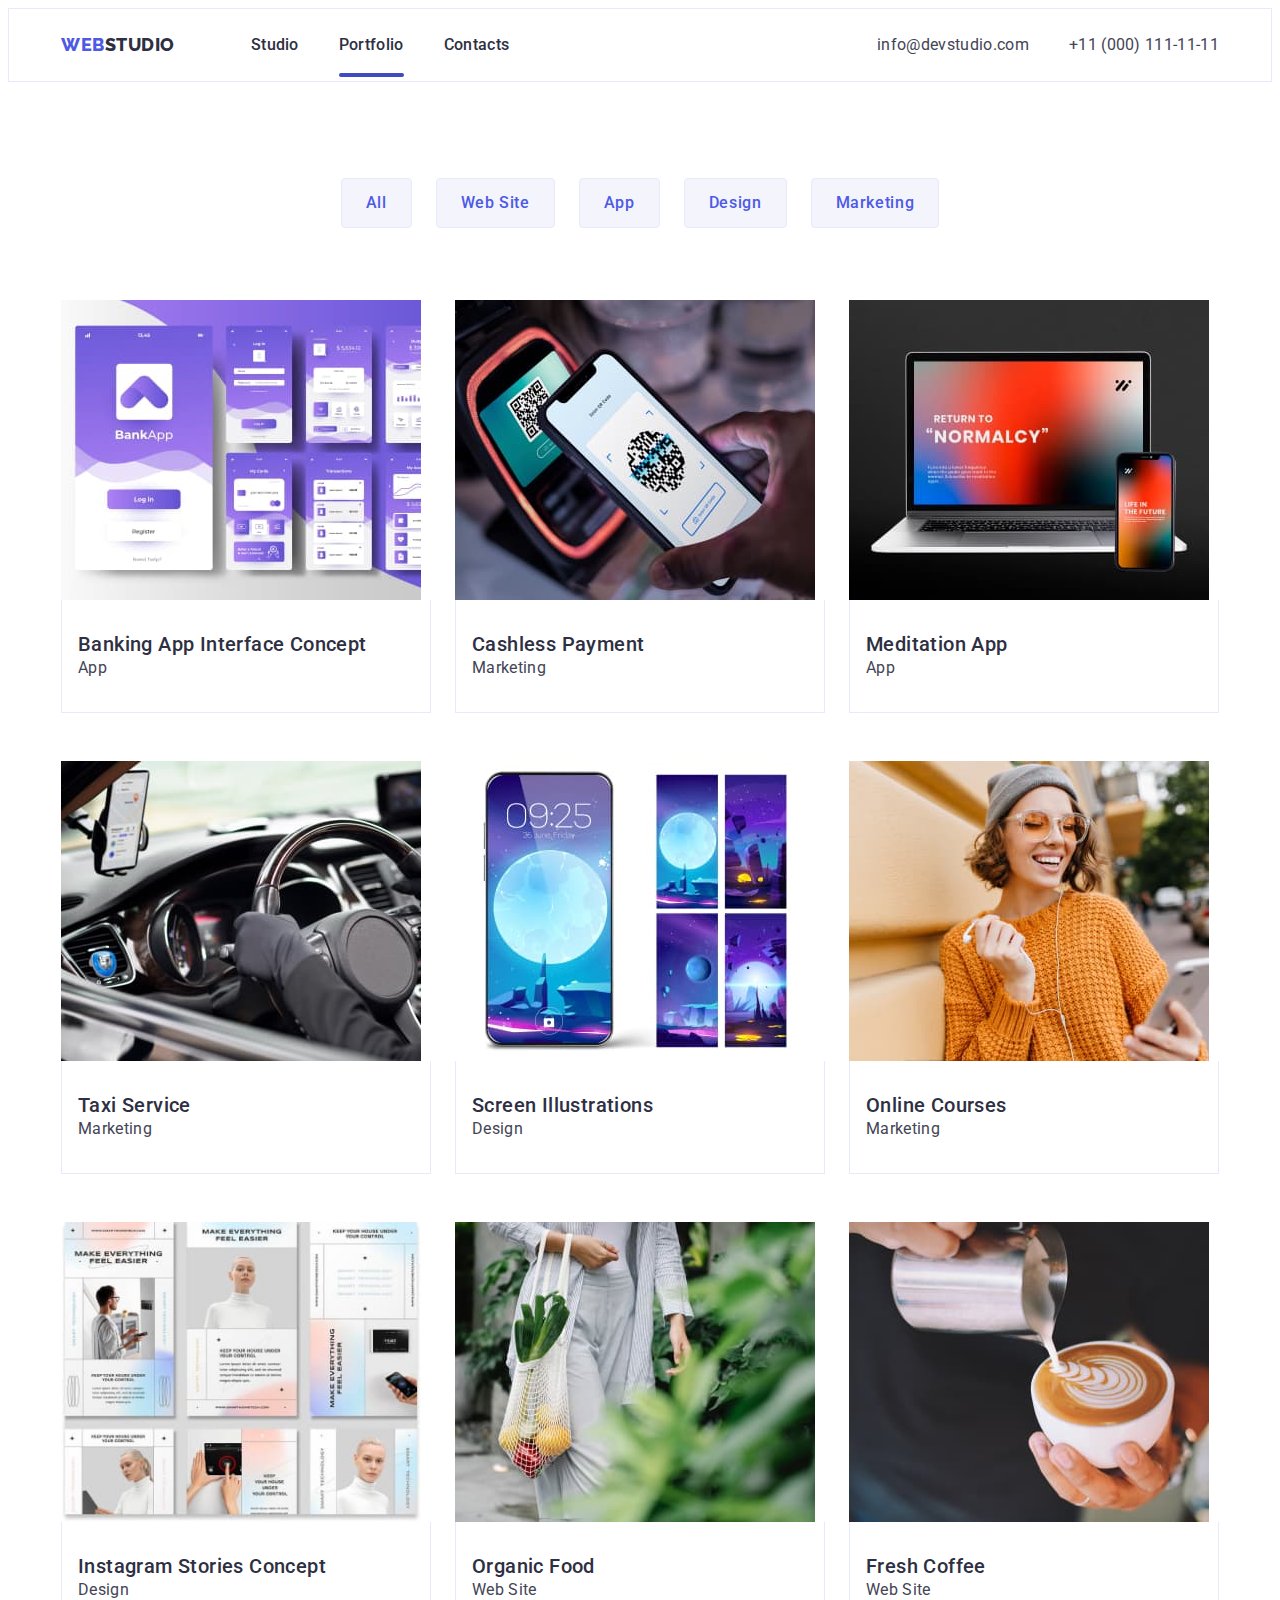
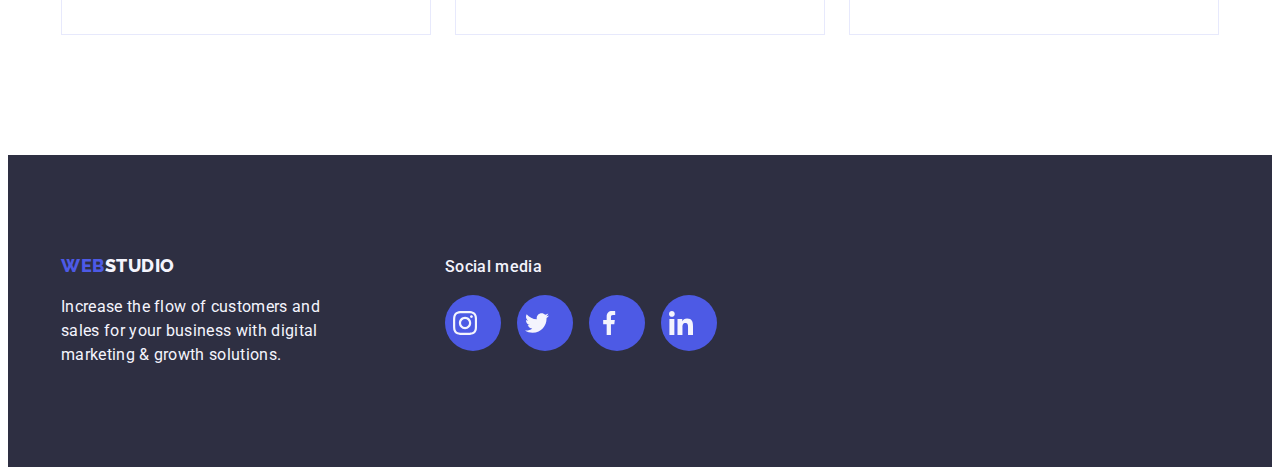
==== portfolio.html @ da8cd061 "Initial commit" ====
<!DOCTYPE html>
<html lang="en">
  <head>
    <meta charset="UTF-8" />
    <meta http-equiv="X-UA-Compatible" content="IE=edge" />
    <meta name="viewport" content="width=device-width, initial-scale=1.0" />
    <title>WebStudio</title>
    <link rel="preconnect" href="https://fonts.googleapis.com" />
    <link rel="preconnect" href="https://fonts.gstatic.com" crossorigin />
    <link
      href="https://fonts.googleapis.com/css2?family=Raleway:wght@800&family=Roboto:wght@400;500;700&display=swap"
      rel="stylesheet"
    />
    <link
      rel="stylesheet"
      href="https://cdnjs.cloudflare.com/ajax/libs/modern-normalize/1.1.0/modern-normalize.min.css"
      integrity="sha512-wpPYUAdjBVSE4KJnH1VR1HeZfpl1ub8YT/NKx4PuQ5NmX2tKuGu6U/JRp5y+Y8XG2tV+wKQpNHVUX03MfMFn9Q=="
      crossorigin="anonymous"
      referrerpolicy="no-referrer"
    />
    <link href="./css/styles.css" rel="stylesheet" />
  </head>
  <body>
    <!-------------------------HEADER------------------------>

    <header class="header">
      <div class="container header-container">
        <nav class="header-navigation">
          <a class="header-logo link full-logotype" href="./index.html"
            >Web<span class="header-different">Studio</span>
          </a>
          <ul class="header-list list">
            <li class="header-item">
              <a class="header-link link click-nav" href="./index.html"
                >Studio</a
              >
            </li>
            <li class="header-item current">
              <a class="header-link link click-nav" href="./portfolio.html"
                >Portfolio</a
              >
            </li>
            <li class="header-item">
              <a class="header-link link click-nav" href="">Contacts</a>
            </li>
          </ul>
        </nav>
        <address class="header-address">
          <ul class="header-address-list list">
            <li class="header-address-item">
              <a
                class="header-address-link link click-nav"
                href="mailto:info@devstudio.com"
                >info@devstudio.com</a
              >
            </li>
            <li class="header-address-item">
              <a
                class="header-address-link link click-nav"
                href="tel:+110001111111"
                >+11 (000) 111-11-11</a
              >
            </li>
          </ul>
        </address>
      </div>
    </header>

    <!----------------------------MENU------------------------------>

    <main>
      <section class="project-sorting-menu">
        <div class="container project-sorting">
          <h1 class="visually-hidden">Portfolio</h1>
          <ul class="project-sorting-list project-sorting-container list">
            <li class="project-sorting-item">
              <button class="project-sorting-btn btn-fam" type="button">
                All
              </button>
            </li>
            <li class="project-sorting-item">
              <button class="project-sorting-btn btn-fam" type="button">
                Web Site
              </button>
            </li>
            <li class="project-sorting-item">
              <button class="project-sorting-btn btn-fam" type="button">
                App
              </button>
            </li>
            <li class="project-sorting-item">
              <button class="project-sorting-btn btn-fam" type="button">
                Design
              </button>
            </li>
            <li class="project-sorting-item">
              <button class="project-sorting-btn btn-fam" type="button">
                Marketing
              </button>
            </li>
          </ul>
          <ul class="project-card-list list">
            <li class="project-card-item">
              <a class="project-card-link link" href="">
                <div class="project-card-overlay">
                  <img
                    class="project-card-img gallery-img"
                    src="./images/portfolio/portfolio-img1.jpg"
                    alt="screenshots on the mobile phone"
                  />
                  <p class="text-overlay">
                    14 Stylish and User-Friendly App Design Concepts · Task
                    Manager App · Calorie Tracker App · Exotic Fruit Ecommerce
                    App · Cloud Storage App
                  </p>
                </div>
                <div class="wrapper-card">
                  <h2 class="project-card-title main-subtitle-text">
                    Banking App Interface Concept
                  </h2>
                  <p class="project-card-text">App</p>
                </div>
              </a>
            </li>
            <li class="project-card-item">
              <a class="project-card-link link" href="">
                <div class="project-card-overlay">
                  <img
                    class="project-card-img gallery-img"
                    src="./images/portfolio/portfolio-img2.jpg"
                    alt="mobile phone and payment terminal"
                  />
                  <p class="text-overlay">
                    14 Stylish and User-Friendly App Design Concepts · Task
                    Manager App · Calorie Tracker App · Exotic Fruit Ecommerce
                    App · Cloud Storage App
                  </p>
                </div>
                <div class="wrapper-card">
                  <h2 class="project-card-title main-subtitle-text">
                    Cashless Payment
                  </h2>
                  <p class="project-card-text">Marketing</p>
                </div>
              </a>
            </li>
            <li class="project-card-item">
              <a class="project-card-link link" href="">
                <div class="project-card-overlay">
                  <img
                    class="project-card-img gallery-img"
                    src="./images/portfolio/portfolio-img3.jpg"
                    alt="mobile phone and laptop"
                  />
                  <p class="text-overlay">
                    14 Stylish and User-Friendly App Design Concepts · Task
                    Manager App · Calorie Tracker App · Exotic Fruit Ecommerce
                    App · Cloud Storage App
                  </p>
                </div>
                <div class="wrapper-card">
                  <h2 class="project-card-title main-subtitle-text">
                    Meditation App
                  </h2>
                  <p class="project-card-text">App</p>
                </div>
              </a>
            </li>
            <li class="project-card-item">
              <a class="project-card-link link" href="">
                <div class="project-card-overlay">
                  <img
                    class="project-card-img gallery-img"
                    src="./images/portfolio/portfolio-img4.jpg"
                    alt="car steering wheel"
                  />
                  <p class="text-overlay">
                    14 Stylish and User-Friendly App Design Concepts · Task
                    Manager App · Calorie Tracker App · Exotic Fruit Ecommerce
                    App · Cloud Storage App
                  </p>
                </div>
                <div class="wrapper-card">
                  <h2 class="project-card-title main-subtitle-text">
                    Taxi Service
                  </h2>
                  <p class="project-card-text">Marketing</p>
                </div>
              </a>
            </li>
            <li class="project-card-item">
              <a class="project-card-link link" href="">
                <div class="project-card-overlay">
                  <img
                    class="project-card-img gallery-img"
                    src="./images/portfolio/portfolio-img5.jpg"
                    alt="theme on the mobile phone"
                  />
                  <p class="text-overlay">
                    14 Stylish and User-Friendly App Design Concepts · Task
                    Manager App · Calorie Tracker App · Exotic Fruit Ecommerce
                    App · Cloud Storage App
                  </p>
                </div>
                <div class="wrapper-card">
                  <h2 class="project-card-title main-subtitle-text">
                    Screen Illustrations
                  </h2>
                  <p class="project-card-text">Design</p>
                </div>
              </a>
            </li>
            <li class="project-card-item">
              <a class="project-card-link link" href="">
                <div class="project-card-overlay">
                  <img
                    class="project-card-img gallery-img"
                    src="./images/portfolio/portfolio-img6.jpg"
                    alt="girl with headphones"
                  />
                  <p class="text-overlay">
                    14 Stylish and User-Friendly App Design Concepts · Task
                    Manager App · Calorie Tracker App · Exotic Fruit Ecommerce
                    App · Cloud Storage App
                  </p>
                </div>
                <div class="wrapper-card">
                  <h2 class="project-card-title main-subtitle-text">
                    Online Courses
                  </h2>
                  <p class="project-card-text">Marketing</p>
                </div>
              </a>
            </li>
            <li class="project-card-item">
              <a class="project-card-link link" href="">
                <div class="project-card-overlay">
                  <img
                    class="project-card-img gallery-img"
                    src="./images/portfolio/portfolio-img7.jpg"
                    alt="posters"
                  />
                  <p class="text-overlay">
                    14 Stylish and User-Friendly App Design Concepts · Task
                    Manager App · Calorie Tracker App · Exotic Fruit Ecommerce
                    App · Cloud Storage App
                  </p>
                </div>
                <div class="wrapper-card">
                  <h2 class="project-card-title main-subtitle-text">
                    Instagram Stories Concept
                  </h2>
                  <p class="project-card-text">Design</p>
                </div>
              </a>
            </li>
            <li class="project-card-item">
              <a class="project-card-link link" href="">
                <div class="project-card-overlay">
                  <img
                    class="project-card-img gallery-img"
                    src="./images/portfolio/portfolio-img8.jpg"
                    alt="woman with a bag"
                  />
                  <p class="text-overlay">
                    14 Stylish and User-Friendly App Design Concepts · Task
                    Manager App · Calorie Tracker App · Exotic Fruit Ecommerce
                    App · Cloud Storage App
                  </p>
                </div>
                <div class="wrapper-card">
                  <h2 class="project-card-title main-subtitle-text">
                    Organic Food
                  </h2>
                  <p class="project-card-text">Web Site</p>
                </div>
              </a>
            </li>
            <li class="project-card-item">
              <a class="project-card-link link" href="">
                <div class="project-card-overlay">
                  <img
                    class="project-card-img gallery-img"
                    src="./images/portfolio/portfolio-img9.jpg"
                    alt="cup of coffee"
                  />
                  <p class="text-overlay">
                    14 Stylish and User-Friendly App Design Concepts · Task
                    Manager App · Calorie Tracker App · Exotic Fruit Ecommerce
                    App · Cloud Storage App
                  </p>
                </div>
                <div class="wrapper-card">
                  <h2 class="project-card-title main-subtitle-text">
                    Fresh Coffee
                  </h2>
                  <p class="project-card-text">Web Site</p>
                </div>
              </a>
            </li>
          </ul>
        </div>
      </section>
    </main>

    <!----------------------------FOOTER------------------------------>

    <footer class="footer">
      <div class="container footer-container">
        <div class="footer-presentation">
          <a class="footer-link link full-logotype" href="./index.html"
            >Web<span class="footer-different">Studio</span>
          </a>
          <p class="footer-text">
            Increase the flow of customers and sales for your business with
            digital marketing & growth solutions.
          </p>
        </div>
        <div class="footer-social-media">
          <h3 class="social-block-title">Social media</h3>
          <ul class="footer-social-list list">
            <li class="footer-social-item">
              <a class="footer-social-link" href="">
                <svg class="footer-social-icon" width="24" height="24">
                  <use href="./images/icons/icons.svg#icon-instagram"></use>
                </svg>
              </a>
            </li>
            <li class="footer-social-item">
              <a class="footer-social-link" href="">
                <svg class="footer-social-icon" width="24" height="24">
                  <use href="./images/icons/icons.svg#icon-twitter"></use>
                </svg>
              </a>
            </li>
            <li class="footer-social-item">
              <a class="footer-social-link" href="">
                <svg class="footer-social-icon" width="24" height="24">
                  <use href="./images/icons/icons.svg#icon-facebook"></use>
                </svg>
              </a>
            </li>
            <li class="footer-social-item">
              <a class="footer-social-link" href="">
                <svg class="footer-social-icon" width="24" height="24">
                  <use href="./images/icons/icons.svg#icon-linkedin"></use>
                </svg>
              </a>
            </li>
          </ul>
        </div>
      </div>
    </footer>
  </body>
</html>
---- css/styles.css ----
:root {
  --primary-color: #2e2f42;
  --description-text-color: #434455;
  --logo-btn-color: #4d5ae5;
  --btn-hover-color: #404bbf;
  --white-color: #ffffff;
  --light: #f4f4fd;
  --secondary-background-color: #f4f4fd;
  --border-color: #e7e9fc;
  --bg-gradient: linear-gradient(rgba(46, 47, 66, 0.7), rgba(46, 47, 66, 0.7));
  --customers-border-icon-color: #8e8f99;
  --footer-color-icon-hover: #31d0aa;
  --transition-hover-function: 250ms cubic-bezier(0.4, 0, 0.2, 1);
  --background-color-backdrop: rgba(46, 47, 66, 0.4);
  --modal-window-background: #fcfcfc;
}
body {
  font-family: 'Roboto', sans-serif;
  font-size: 16px;
  color: var(--description-text-color);
  background-color: var(--white-color);
  letter-spacing: 0.02em;
  line-height: 1.5;
}

p,
h1,
h2,
h3,
h4,
h5 {
  margin: 0;
}

ul {
  margin: 0;
  padding-left: 0;
}

button {
  cursor: pointer;
}

address {
  font-style: normal;
}

img {
  display: block;
}

.list {
  list-style: none;
}

.link {
  text-decoration: none;
}

.visually-hidden {
  position: absolute;
  width: 1px;
  height: 1px;
  margin: -1px;
  border: 0;
  padding: 0;
  white-space: nowrap;
  clip-path: inset(100%);
  clip: rect(0 0 0 0);
  overflow: hidden;
}

.container {
  width: 1158px;
  margin: 0 auto;
  padding-left: 15px;
  padding-right: 15px;
}

.click-nav:is(:hover, :focus) {
  color: var(--btn-hover-color);
}

.main-subtitle-text {
  font-weight: 500;
  font-size: 20px;
  line-height: 1.2;
  color: var(--primary-color);
  letter-spacing: 0.02em;
}

.section-title {
  font-size: 36px;
  line-height: 1.11;
  text-transform: capitalize;
  color: var(--primary-color);
  text-align: center;
  letter-spacing: 0.02em;
}
.btn-fam {
  font-family: 'Roboto', sans-serif;
  font-weight: 500;
  font-size: 16px;
  line-height: 1.5;
  letter-spacing: 0.04em;
  text-align: center;
  border: none;
  transition: background-color var(--transition-hover-function);
}

.btn-fam:is(:hover, :focus) {
  background-color: var(--btn-hover-color);
}

/** -----------------------HEADER---------------------- */

.header {
  padding: 24px 0;
  border: 1px solid var(--border-color);
}

.header-container {
  display: flex;
  justify-content: space-between;
  align-items: center;
}

.header-navigation {
  display: flex;
  align-items: center;
}

.header-list {
  display: flex;
  gap: 40px;
  align-items: center;
}

.header-address-list {
  display: flex;
  gap: 40px;
  align-items: center;
}

.header-logo {
  margin-right: 76px;
}

.full-logotype {
  font-weight: 800;
  font-family: 'Raleway', sans-serif;
  font-size: 18px;
  line-height: 1.17;
  letter-spacing: 0.03em;
  text-transform: uppercase;
  color: var(--logo-btn-color);
}

.header-different {
  color: var(--primary-color);
}

.header-link {
  font-weight: 500;
  color: var(--primary-color);
  transition: color var(--transition-hover-function);
}

.header-address-link {
  color: var(--description-text-color);
  transition: color var(--transition-hover-function);
}
.header-address {
  font-style: normal;
}

/** -----------------------HERO---------------------- */

.hero {
  background-color: var(--primary-color);
  background-image: var(--bg-gradient), url(../images/hero-bg/hero-bg-img.jpg);
  background-repeat: no-repeat;
  background-position: center;
  background-size: cover;
}

.hero-container {
  display: flex;
  flex-direction: column;
  align-items: center;
  padding: 188px 0;
}

.hero-title {
  font-size: 56px;
  line-height: 1.07;
  color: var(--white-color);
  text-align: center;
  letter-spacing: 0.02em;
  min-height: 120px;
  width: 496px;
  margin-bottom: 48px;
}
.hero-button {
  color: var(--white-color);
  background-color: var(--logo-btn-color);
  padding: 16px 32px;
  box-shadow: 0px 4px 4px rgba(0, 0, 0, 0.15);
  border-radius: 4px;
}

.current {
  position: relative;
}

.current::after {
  content: '';
  position: absolute;
  left: 0;
  bottom: -20px;
  width: 100%;
  height: 4px;
  background-color: #404bbf;
  border-radius: 2px;
}

/** -----------------------ABOUT---------------------- */

.about-list {
  display: flex;
  justify-content: space-between;
  align-items: flex-start;
  padding: 120px 0;
  gap: 24px;
}

.about-item {
  width: calc((100% - 72px) / 4);
}
.about-icon {
  display: block;
  width: 100%;
  height: 100%;
  padding: 24px 100px;
  background-color: var(--light);
  margin-bottom: 8px;
}
.about-title {
  margin-bottom: 8px;
}

/** -----------------------GALLERY---------------------- */

.gallery-img {
  width: 360px;
  height: 300px;
}

.gallery-container {
  padding-bottom: 120px;
}

.gallery-title {
  margin-bottom: 72px;
}

.gallery-list {
  display: flex;
  gap: 24px;
}

.gallery-item {
  width: calc((100% - 48px) / 3);
}

/** -----------------------TEAM---------------------- */
.team {
  background-color: var(--secondary-background-color);
}
.team-item {
  background-color: var(--white-color);
  width: calc((100% - 72px) / 4);
  box-shadow: 0px 1px 6px rgba(46, 47, 66, 0.08),
    0px 1px 1px rgba(46, 47, 66, 0.16), 0px 2px 1px rgba(46, 47, 66, 0.08);
  border-radius: 0px 0px 4px 4px;
}

.team-img {
  width: 264px;
  height: 260px;
}

.container-team {
  padding-bottom: 120px;
  padding-top: 120px;
}

.team-top-title {
  margin-bottom: 72px;
}
.team-item-text {
  margin-bottom: 8px;
}
.team-list {
  display: flex;
  gap: 24px;
}

.team-wrapper {
  padding: 32px 0px;
  text-align: center;
}
.team-social-list {
  display: flex;
  gap: 24px;
  justify-content: center;
  align-content: center;
}

.team-social-link {
  height: 40px;
  width: 40px;
  display: block;
  padding: 12px;
  border-radius: 50%;
  background-color: var(--logo-btn-color);
  justify-content: center;
  align-content: center;
  transition: background-color var(--transition-hover-function);
}

.team-social-link:hover,
.team-social-link:focus {
  background-color: var(--btn-hover-color);
}

.team-social-icon {
  display: block;
  fill: var(--light);
}

/** -----------------------CUSTOMERS------------------------ */
.container-customers {
  padding-bottom: 120px;
  padding-top: 120px;
}
.customers-item {
  width: 168px;
  height: 88px;
  justify-content: center;
  align-content: center;
  padding: 16px 32px 16px 32px;
  border: 1px solid var(--customers-border-icon-color);
  border-radius: 4px;
  transition: border-color var(--transition-hover-function);
}

.customers-list {
  display: flex;
  justify-content: center;
  gap: 24px;
  margin-top: 72px;
}

.customers-icon {
  fill: var(--customers-border-icon-color);
  transition: fill var(--transition-hover-function);
}

.customers-item:hover,
.customers-item:focus {
  border-color: var(--btn-hover-color);
}

.customers-item:hover .customers-icon,
.customers-item:focus .customers-icon {
  fill: var(--btn-hover-color);
}

/** -----------------------FOOTER------------------------ */

.footer {
  background-color: var(--primary-color);
  color: var(--light);
  padding: 100px 0;
}
.footer-different {
  color: var(--light);
}

.footer-text {
  margin-top: 16px;
  max-width: 264px;
}
.social-block-title {
  font-weight: 500;
  font-size: 16px;
  margin-bottom: 16px;
}

.footer-container {
  display: flex;
  gap: 120px;
}

.footer-social-list {
  display: flex;
  justify-content: center;
  gap: 16px;
}

.footer-social-item {
  width: 40px;
  height: 40px;
  padding: 8px 8px;
  background-color: var(--logo-btn-color);
  border-radius: 50%;
  justify-content: center;
  align-content: center;
  transition: background-color var(--transition-hover-function);
}

.footer-social-icon {
  display: block;
  fill: var(--light);
}
.footer-social-item:hover,
.footer-social-item:focus {
  background-color: var(--footer-color-icon-hover);
}

/*! -------------------------------------------PORTFOLIO------------------------------------------------------ */

/** -----------------------MENU---------------------- */

.project-sorting-btn {
  background-color: var(--light);
  color: var(--logo-btn-color);
  padding: 12px 24px;
  border: 1px solid var(--border-color);
  border-radius: 4px;
  transition: box-shadow var(--transition-hover-function);
}
.project-sorting-btn:is(:hover, :focus) {
  color: var(--white-color);
  box-shadow: 0px 3px 1px rgba(0, 0, 0, 0.1), 0px 2px 1px rgba(0, 0, 0, 0.08),
    0px 2px 2px rgba(0, 0, 0, 0.12);
}
.project-card-text {
  color: var(--description-text-color);
}

.project-sorting-container {
  display: flex;
  justify-content: center;
  gap: 24px;
  margin-bottom: 72px;
}
.project-sorting {
  padding-top: 96px;
  padding-bottom: 120px;
}

.project-card-list {
  display: flex;
  flex-wrap: wrap;
  justify-content: center;
  gap: 48px 24px;
}

.project-card-item {
  width: calc((100% - 48px) / 3);
}

.project-card-link {
  display: block;
}

.wrapper-card {
  border: 1px solid var(--border-color);
  border-top: none;
  padding: 32px 0 32px 16px;
  transition: border-color var(--transition-hover-function),
    box-shadow var(--transition-hover-function);
}
.project-card-item:hover .wrapper-card,
.project-card-item:focus .wrapper-card {
  border-color: var(--light);
  box-shadow: 0px 1px 6px rgba(46, 47, 66, 0.08),
    0px 1px 1px rgba(46, 47, 66, 0.16), 0px 2px 1px rgba(46, 47, 66, 0.08);
}
.project-card-overlay {
  position: relative;
  overflow: hidden;
}

.text-overlay {
  position: absolute;
  top: 0;
  left: 0;
  width: 100%;
  height: 100%;
  transform: translate(0, 100%);
  transition: transform var(--transition-hover-function);
  background-color: var(--logo-btn-color);
  color: #f4f4fd;
  padding-top: 40px;
  padding-left: 32px;
  padding-right: 32px;
}

.project-card-item:hover .text-overlay,
.project-card-item:focus .text-overlay {
  transform: translate(0, 0);
}
/** -----------------------MODAL-WINDOW---------------------- */

.backdrop {
  position: fixed;
  top: 0;
  left: 0;
  width: 100%;
  height: 100%;
  background-color: var(--background-color-backdrop);
  z-index: 100;

  transition: opacity var(--transition-hover-function),
    visibility var(--transition-hover-function);

  transform: rotate(-50%, 0) scale(1);
  transition-duration: 300ms;
}

.backdrop.is-hidden {
  opacity: 0;
  visibility: hidden;
  pointer-events: none;
}

.modal-window {
  top: 50%;
  left: 50%;
  transform: translate(-50%, -50%);
  width: 408px;
  height: 576px;
  background-color: var(--modal-window-background);
  box-shadow: 0px 1px 1px rgba(0, 0, 0, 0.14), 0px 1px 3px rgba(0, 0, 0, 0.12),
    0px 2px 1px rgba(0, 0, 0, 0.2);
  border-radius: 4px;
  position: absolute;
  transform: translate(-50%, -50%) scale(1);
  transition: transform var(--transition-hover-function);
}

.backdrop.is-hidden .modal-window {
  transform: translate(-50%, -50%) scale(0);
}

.modal-close-btn {
  position: absolute;
  top: 24px;
  right: 24px;
  width: 24px;
  height: 24px;
  padding: 8px;
  background: #e7e9fc;
  border: 1px solid rgba(0, 0, 0, 0.1);
  border-radius: 50%;
  display: flex;
  justify-content: center;
  align-items: center;
}
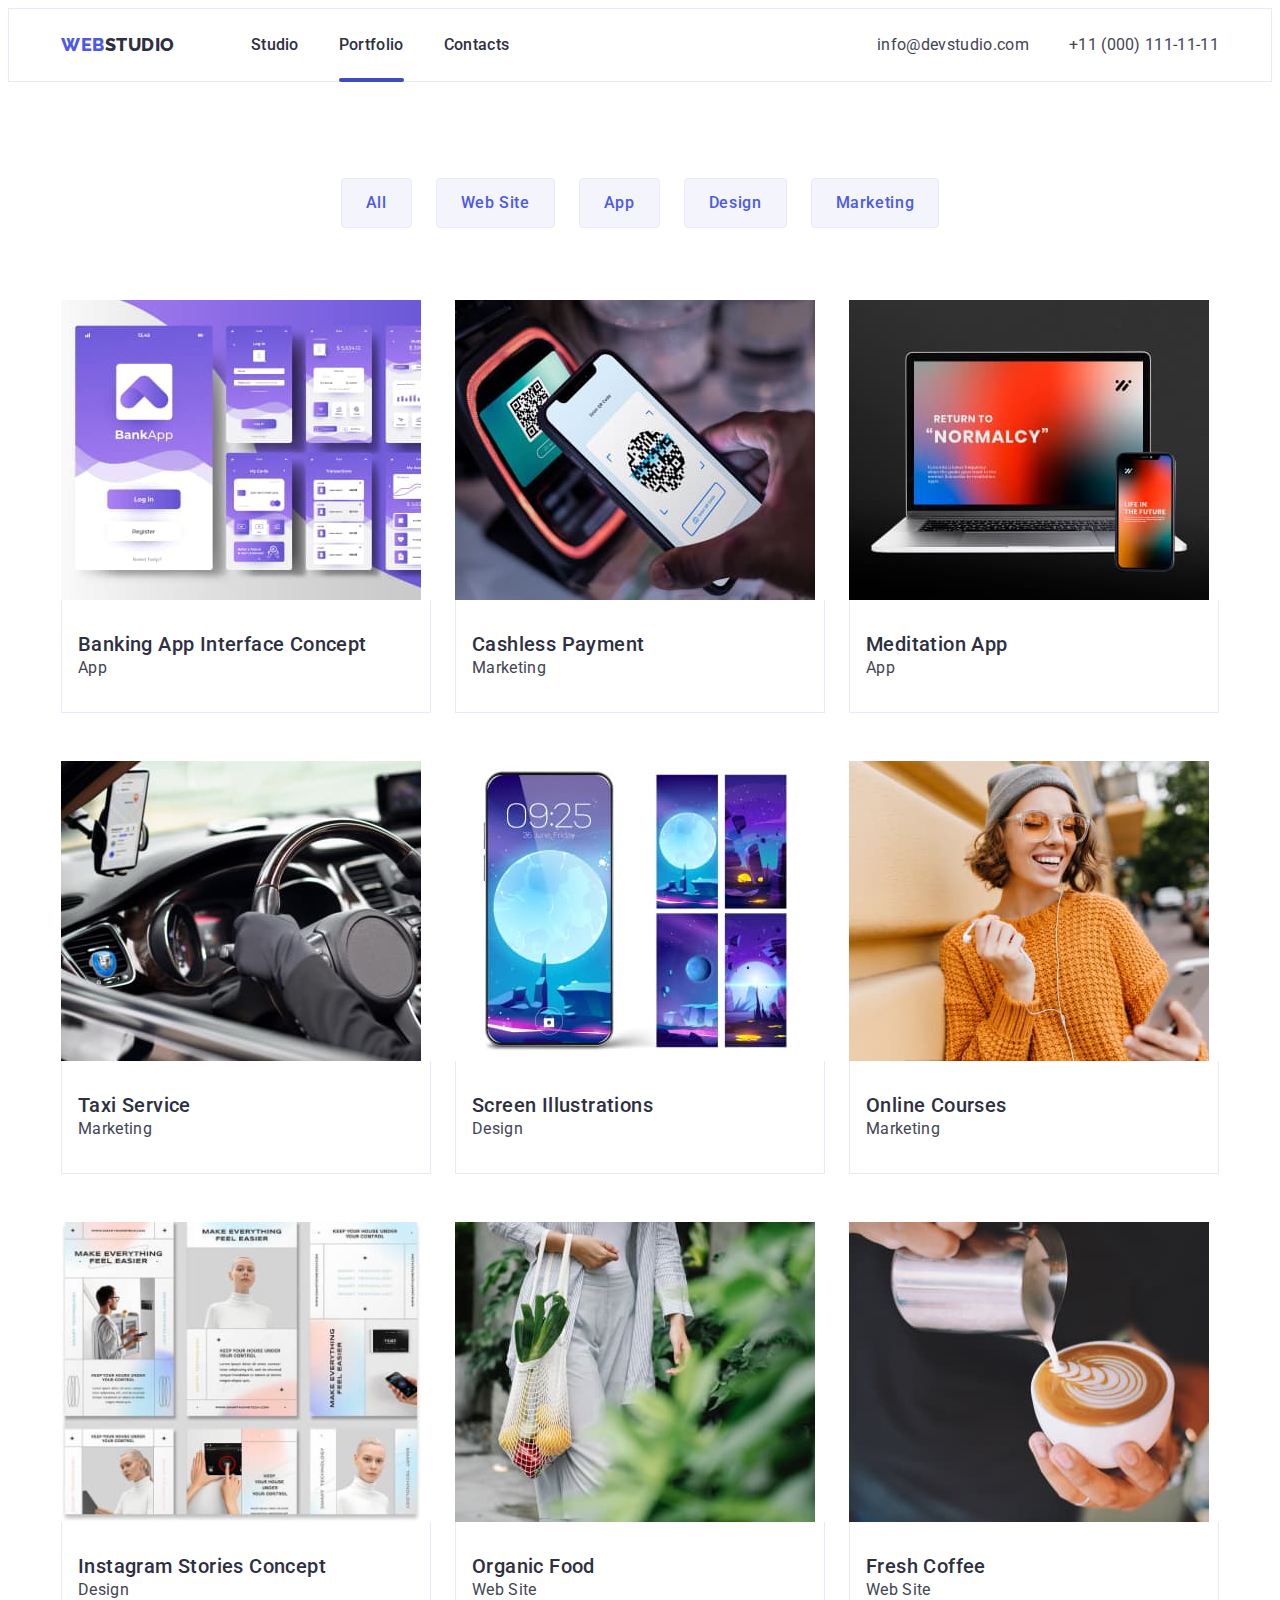
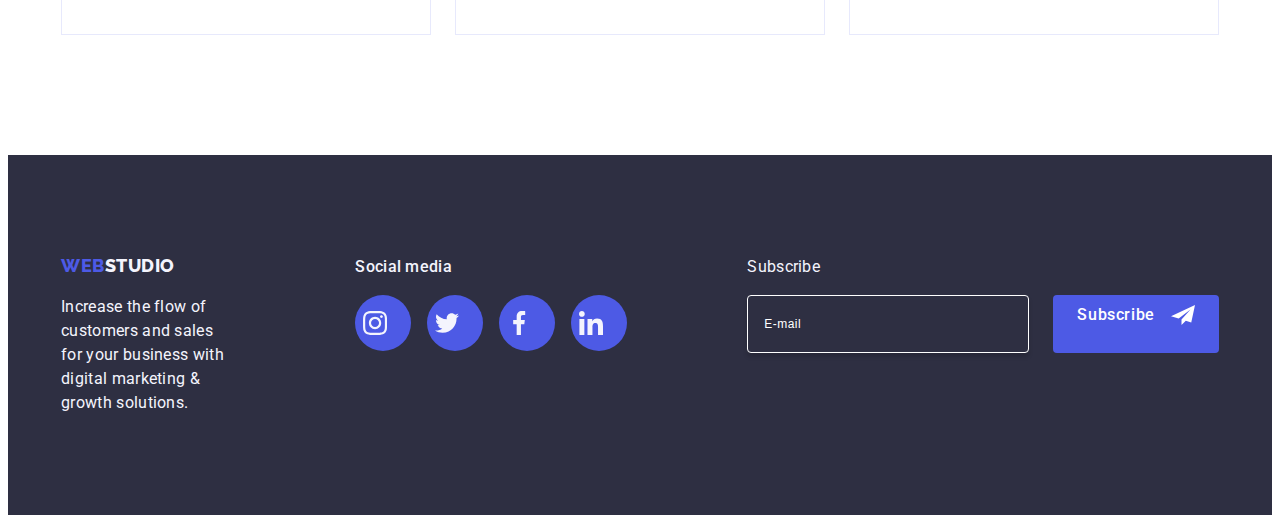
==== commit 64c427e5: "version1" ====
--- a/portfolio.html
+++ b/portfolio.html
@@ -349,6 +349,25 @@
             </li>
           </ul>
         </div>
+        <div class="footer-appl">
+          <p class="footer-appl-title">Subscribe</p>
+          <div class="footer-appl-wrap">
+            <input
+              type="email"
+              name="appl-user-text"
+              id="appl-user-text"
+              class="footer-input"
+              placeholder="E-mail"
+              required
+            />
+            <button type="submit" class="btn-appl btn-fam">
+              Subscribe
+              <svg class="btn-appl-icon" width="24" height="24">
+                <use href="./images/icons/icons.svg#icon-plane"></use>
+              </svg>
+            </button>
+          </div>
+        </div>
       </div>
     </footer>
   </body>
--- a/css/styles.css
+++ b/css/styles.css
@@ -174,6 +174,21 @@
   font-style: normal;
 }
 
+.current {
+  position: relative;
+}
+
+.current::after {
+  content: '';
+  position: absolute;
+  left: 0;
+  bottom: -25px;
+  width: 100%;
+  height: 4px;
+  background-color: #404bbf;
+  border-radius: 2px;
+}
+
 /** -----------------------HERO---------------------- */
 
 .hero {
@@ -209,21 +224,6 @@
   border-radius: 4px;
 }
 
-.current {
-  position: relative;
-}
-
-.current::after {
-  content: '';
-  position: absolute;
-  left: 0;
-  bottom: -20px;
-  width: 100%;
-  height: 4px;
-  background-color: #404bbf;
-  border-radius: 2px;
-}
-
 /** -----------------------ABOUT---------------------- */
 
 .about-list {
@@ -427,6 +427,54 @@
 .footer-social-item:hover,
 .footer-social-item:focus {
   background-color: var(--footer-color-icon-hover);
+}
+
+.footer-appl-title {
+  margin-bottom: 16px;
+}
+
+.footer-appl-wrap {
+  display: flex;
+  gap: 24px;
+}
+
+.footer-input {
+  height: 40px;
+  width: 264px;
+  border: 1px solid #ffffff;
+  box-shadow: 0px 4px 4px rgba(0, 0, 0, 0.15);
+  border-radius: 4px;
+  outline: none;
+  background-color: var(--primary-color);
+  color: var(--white-color);
+  font-size: 12px;
+  line-height: 2;
+  letter-spacing: 0.04em;
+  padding: 8px 0 8px 16px;
+  transition: border-color var(--transition-hover-function);
+}
+
+.footer-input::placeholder {
+  color: var(--white-color);
+}
+
+.footer-input:focus {
+  border-color: var(--logo-btn-color);
+}
+
+.btn-appl {
+  background-color: var(--logo-btn-color);
+  border-radius: 4px;
+  color: var(--white-color);
+  padding: 8px 24px;
+  display: flex;
+}
+
+.btn-appl-icon {
+  width: 24px;
+  height: 24px;
+  margin-left: 16px;
+  fill: var(--white-color);
 }
 
 /*! -------------------------------------------PORTFOLIO------------------------------------------------------ */
@@ -542,7 +590,6 @@
   left: 50%;
   transform: translate(-50%, -50%);
   width: 408px;
-  height: 576px;
   background-color: var(--modal-window-background);
   box-shadow: 0px 1px 1px rgba(0, 0, 0, 0.14), 0px 1px 3px rgba(0, 0, 0, 0.12),
     0px 2px 1px rgba(0, 0, 0, 0.2);
@@ -550,6 +597,8 @@
   position: absolute;
   transform: translate(-50%, -50%) scale(1);
   transition: transform var(--transition-hover-function);
+  width: 408px;
+  height: 584px;
 }
 
 .backdrop.is-hidden .modal-window {
@@ -569,4 +618,135 @@
   display: flex;
   justify-content: center;
   align-items: center;
-}
+  transition: background-color var(--transition-hover-function);
+}
+
+.modal-close-btn:hover,
+.modal-close-btn:focus {
+  background-color: var(--btn-hover-color);
+}
+
+.modal-close-btn:hover .modal-close-btn-icon,
+.modal-close-btn:focus .modal-close-btn-icon {
+  fill: var(--white-color);
+}
+.modal-close-btn-icon {
+  transition: fill var(--transition-hover-function);
+}
+
+.modal-form {
+  padding: 72px 24px 24px 24px;
+}
+
+.title-modal-form {
+  color: var(--primary-color);
+  font-weight: 500;
+  text-align: center;
+  margin-bottom: 34px;
+}
+.modal-input {
+  height: 40px;
+  width: 100%;
+  margin-bottom: 26px;
+  border: 1px solid rgba(46, 47, 66, 0.4);
+  border-radius: 4px;
+  outline: transparent;
+  padding: 11px 0 11px 38px;
+  transition: border-color var(--transition-hover-function);
+}
+
+.modal-input:focus {
+  border-color: var(--logo-btn-color);
+}
+
+.modal-input:focus + .input-icon {
+  fill: var(--logo-btn-color);
+}
+
+.input-area-wrapper {
+  position: relative;
+}
+
+.input-icon {
+  width: 18px;
+  height: 24px;
+  position: absolute;
+  bottom: 50%;
+  left: 16px;
+  transition: fill var(--transition-hover-function);
+}
+
+.input-text {
+  font-size: 12px;
+  line-height: 1.17;
+  letter-spacing: 0.04em;
+  color: #8e8f99;
+  position: absolute;
+  top: 0;
+  left: 0;
+  transform: translateY(calc(-100% - 4px));
+}
+
+.text-area-modal {
+  width: 100%;
+  height: 120px;
+  resize: none;
+  outline: transparent;
+  border: 1px solid rgba(46, 47, 66, 0.4);
+  border-radius: 4px;
+}
+
+.text-modal-input {
+  font-weight: 400;
+  font-size: 12px;
+  line-height: 1.17;
+  letter-spacing: 0.04em;
+  padding: 8px 16px;
+  transition: border-color var(--transition-hover-function);
+}
+.text-modal-input:focus {
+  border-color: var(--logo-btn-color);
+}
+
+.input-check-text {
+  font-weight: 400;
+  font-size: 12px;
+  line-height: 1.17;
+  letter-spacing: 0.04em;
+  display: flex;
+  justify-content: center;
+  align-items: center;
+  cursor: pointer;
+}
+
+.check-icon-form {
+  width: 16px;
+  height: 16px;
+  border: 1px solid rgba(46, 47, 66, 0.4);
+  border-radius: 2px;
+  display: flex;
+  justify-content: center;
+  align-items: center;
+  fill: transparent;
+  margin-right: 8px;
+  transition: background-color var(--transition-hover-function),
+    fill var(--transition-hover-function);
+}
+
+.modal-policy-check:checked + .check-text .input-check-text .check-icon-form {
+  background-color: var(--btn-hover-color);
+  fill: var(--secondary-background-color);
+}
+
+.modal-sub-btn {
+  width: 100%;
+  min-height: 56px;
+  padding: 0;
+  background-color: var(--logo-btn-color);
+  box-shadow: 0px 4px 4px rgba(0, 0, 0, 0.15);
+  border-radius: 4px;
+  color: var(--white-color);
+}
+.btn-wrap {
+  padding: 24px 96px;
+}
